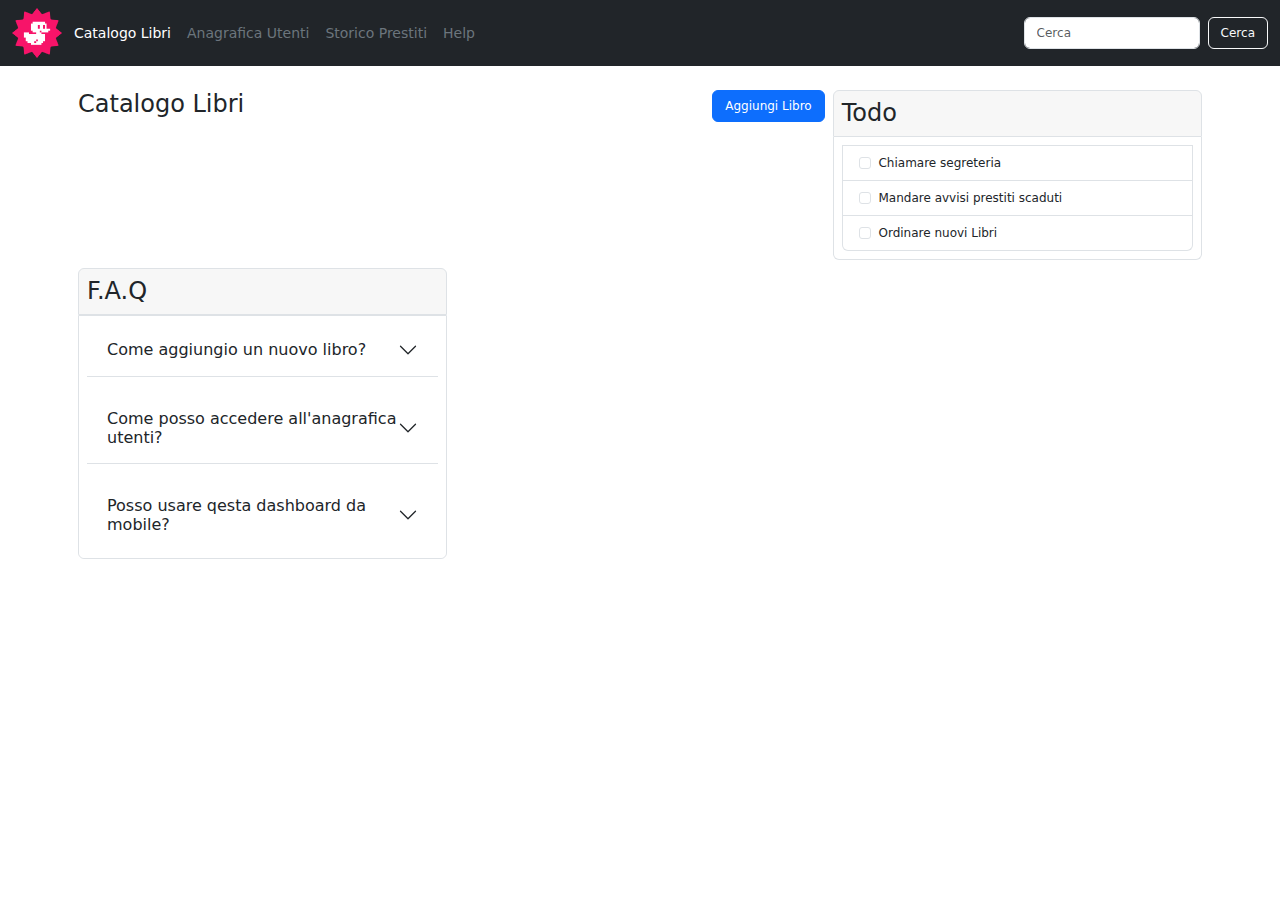
==== index.html @ d3ba9ef0 "added faq section" ====
<!DOCTYPE html>
<html lang="it">
<head>
    <!-- Meta data  -->
    <meta charset="UTF-8">
    <meta name="viewport" content="width=device-width, initial-scale=1.0">
    <meta name="author" content="Orsol Filaj">
    <meta name="description" content="dashboard using bootstrap">
    <!-- Title  -->
    <title>Dashboard</title>

    <!-- Link Bootstrap Css -->
    <link rel="stylesheet" href="https://cdn.jsdelivr.net/npm/bootstrap@5.3.3/dist/css/bootstrap.min.css">
    <!-- Link Bootstrap icons  -->
    <link rel="stylesheet" href="https://cdn.jsdelivr.net/npm/bootstrap-icons/font/bootstrap-icons.css">

    <!-- Link font Awesome  -->
    <link rel="stylesheet" href="https://cdnjs.cloudflare.com/ajax/libs/font-awesome/6.6.0/css/all.min.css" integrity="sha512-Kc323vGBEqzTmouAECnVceyQqyqdsSiqLQISBL29aUW4U/M7pSPA/gEUZQqv1cwx4OnYxTxve5UMg5GT6L4JJg==" crossorigin="anonymous" referrerpolicy="no-referrer">

    <!-- Link css  -->
    <link rel="stylesheet" href="index-style.css">
</head>
<body>
    <!-- Header  -->
    <header>
        <!-- Navbar   -->
        <nav class="navbar navbar-expand-lg bg-dark">
            <div class="container-fluid">
              <!-- Logo  -->
              <a class="me-1" href="#">
                    <img src="./img/duck.png" alt="logo" id="logo">
              </a>
              <!-- Menu icon  -->
              <button class="navbar-toggler border-secondary" type="button" data-bs-toggle="collapse" data-bs-target="#navbarSupportedContent" aria-controls="navbarSupportedContent" aria-expanded="false" aria-label="Toggle navigation">
                <span class="navbar-toggler-icon"></span>
              </button>
              <!-- Menu bar  -->
              <div class="collapse navbar-collapse" id="navbarSupportedContent">
                <ul class="navbar-nav me-auto mb-2 mb-lg-0 header-txt">
                  <li class="nav-item">
                    <a class="nav-link active text-white" aria-current="page" href="http://127.0.0.1:5500/index.html">Catalogo Libri</a>
                  </li>
                  <li class="nav-item">
                    <a class="nav-link text-secondary" href="#">Anagrafica Utenti</a>
                  </li>
                  <li class="nav-item">
                    <a class="nav-link disabled text-secondary" aria-disabled="true">Storico Prestiti</a>
                  </li>
                  <li class="nav-item">
                    <a class="nav-link disabled text-secondary" aria-disabled="true">Help</a>
                  </li>
                </ul>
                <!-- Search form  -->
                <form class="d-flex" role="search">
                  <input class="form-control me-2 my-fs" type="search" placeholder="Cerca" aria-label="Search">
                  <button class="btn btn-outline-light my-fs" type="submit">Cerca</button>
                </form>
              </div>
            </div>
          </nav>
    </header>
    <!-- Main  -->
    <main>
        <!-- Main container  -->
        <div class="row container mx-auto mt-3 g-2">
            <!-- Col Catalogo Libri  -->
            <div class="col col-12 col-lg-8">
                <!-- Col header  -->
                <header class="d-flex justify-content-between">
                    <h4 class="mb-0">Catalogo Libri</h4>
                    <a class="btn btn-primary my-fs" data-bs-toggle="collapse" href="#" >Aggiungi Libro</a>
                </header>
                <!-- Col Body  -->
                
            </div>
            <!-- Col todo section  -->
            <div class="col col-12 col-lg-4">
                <h4 class="my-bg p-2 border border-1 rounded-top-2 mb-0">Todo</h4>  
                <ul class="list-group p-2 my-fs mt-0 border border-1 border-top-0 rounded-top-0">
                    <li class="list-group-item">
                      <input class="form-check-input me-1" type="checkbox" value="" id="firstCheckbox">
                      <label class="form-check-label" for="firstCheckbox">Chiamare segreteria</label>
                    </li>
                    <li class="list-group-item">
                      <input class="form-check-input me-1" type="checkbox" value="" id="secondCheckbox">
                      <label class="form-check-label" for="secondCheckbox">Mandare avvisi prestiti scaduti</label>
                    </li>
                    <li class="list-group-item">
                      <input class="form-check-input me-1" type="checkbox" value="" id="thirdCheckbox">
                      <label class="form-check-label" for="thirdCheckbox">Ordinare nuovi Libri</label>
                    </li>
                  </ul>
            </div>
            <!-- Col F.A.Q section  -->
            <div class="col col-12 col-lg-4">
                <h4 class="my-bg p-2 border border-1 rounded-top-2 mb-0">F.A.Q</h4>
                <div class="accordion border border-1 rounded-bottom-2" id="accordionFlushExample">
                    <div class="accordion-item my-fs border border-0 p-2">
                      <h2 class="accordion-header border-bottom my-hover">
                        <button class="accordion-button border border-0 rounded-0 shadow-none collapsed" type="button" data-bs-toggle="collapse" data-bs-target="#flush-collapseOne">
                          Come aggiungio un nuovo libro?
                        </button>
                      </h2>
                    </div>
                    <div class="accordion-item my-fs border border-0 p-2">
                      <h2 class="accordion-header border-bottom my-hover">
                        <button class="accordion-button border border-0 rounded-0 shadow-none collapsed" type="button" data-bs-toggle="collapse" data-bs-target="#flush-collapseTwo">
                          Come posso accedere all'anagrafica utenti?
                        </button>
                      </h2>
                    </div>
                    <div class="accordion-item my-fs border border-0 p-2">
                      <h2 class="accordion-header my-hover">
                        <button class="accordion-button border border-0 rounded-0 shadow-none collapsed" type="button" data-bs-toggle="collapse" data-bs-target="#flush-collapseThree">
                          Posso usare qesta dashboard da mobile?
                        </button>
                      </h2>
                    </div>
                  </div>
            </div>
        </div>
    </main>

    <!-- Script  -->
    <script src="https://cdn.jsdelivr.net/npm/bootstrap@5.3.3/dist/js/bootstrap.bundle.min.js" integrity="sha384-YvpcrYf0tY3lHB60NNkmXc5s9fDVZLESaAA55NDzOxhy9GkcIdslK1eN7N6jIeHz" crossorigin="anonymous"></script>
</body>
</html>
---- index-style.css ----
/* Generics  */
.header-txt{
    font-size: 14px;
}



/* Utils  */
#logo{
    width: 50px;
}

.my-fs{
    font-size: 12px;
}

.my-bg{
    background-color: #f7f7f7;
}

.my-hover:hover button{
    background-color: rgb(238, 238, 238);
}
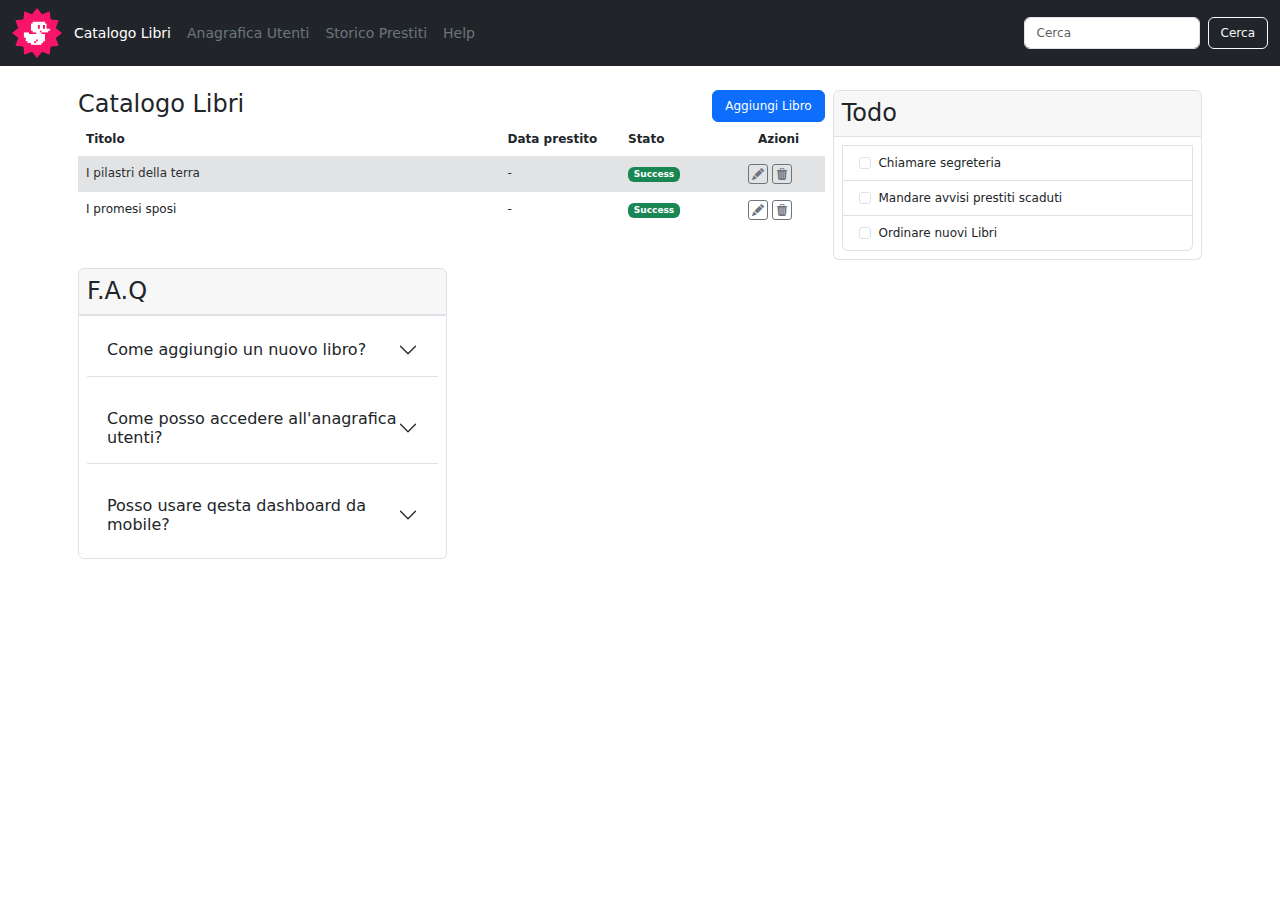
==== commit e496ad84: "added main" ====
--- a/index.html
+++ b/index.html
@@ -68,26 +68,88 @@
                 <!-- Col header  -->
                 <header class="d-flex justify-content-between">
                     <h4 class="mb-0">Catalogo Libri</h4>
-                    <a class="btn btn-primary my-fs" data-bs-toggle="collapse" href="#" >Aggiungi Libro</a>
+                    <a class="btn btn-primary my-fs" href="http://127.0.0.1:5500/new-book-form.html">Aggiungi Libro</a>
                 </header>
                 <!-- Col Body  -->
-                
+                <ul class="list-group my-fs my-border rounded-0">
+                  <li class="d-flex list-group-item fw-bold">
+                    <!-- Titole  -->
+                    <div class="col-7">
+                      <span>Titolo</span>
+                    </div>
+                    <!-- Data prestito  -->
+                    <div class="col-2 d-none d-md-block">
+                      <span>Data prestito</span>
+                    </div>
+                    <!-- Stato  -->
+                    <div class="col-2">
+                      <span>Stato</span>
+                    </div>
+                    <!-- Azione  -->
+                    <div class="col-1  text-center">
+                      <span>Azioni</span>
+                    </div>
+                  </li>
+                  
+                  <!-- Palestri della terra  -->
+                  <li class="list-group-item list-group-item-secondary d-flex">
+                    <!-- Titole  -->
+                    <div class="col-7">
+                      <span>I pilastri della terra</span>
+                    </div>
+                    <!-- Data prestito  -->
+                    <div class="col-2 d-none d-md-block">
+                      <span>-</span>
+                    </div>
+                    <!-- Stato  -->
+                    <div class="col-2">
+                      <span class="badge text-bg-success">Success</span>
+                    </div>
+                    <!-- Azione  -->
+                    <div class="col-1  text-center d-flex gap-1">
+                      <button type="button" class="btn btn-outline-secondary my-button"><i class="bi bi-pencil-fill my-fs"></i></button>
+                      <button type="button" class="btn btn-outline-secondary my-button"><i class="bi bi-trash3-fill my-fs"></i></button>
+                    </div>
+                  </li>
+
+                  <!-- I promesi sposi  -->
+                  <li class="list-group-item d-flex">
+                    <!-- Titole  -->
+                    <div class="col-7">
+                      <span>I promesi sposi</span>
+                    </div>
+                    <!-- Data prestito  -->
+                    <div class="col-2 d-none d-md-block">
+                      <span>-</span>
+                    </div>
+                    <!-- Stato  -->
+                    <div class="col-2">
+                      <span class="badge text-bg-success">Success</span>
+                    </div>
+                    <!-- Azione  -->
+                    <div class="col-1  text-center d-flex gap-1">
+                      <button type="button" class="btn btn-outline-secondary my-button"><i class="bi bi-pencil-fill my-fs"></i></button>
+                      <button type="button" class="btn btn-outline-secondary my-button"><i class="bi bi-trash3-fill my-fs"></i></button>
+                    </div>
+                  </li>
+
+                </ul>
             </div>
             <!-- Col todo section  -->
             <div class="col col-12 col-lg-4">
                 <h4 class="my-bg p-2 border border-1 rounded-top-2 mb-0">Todo</h4>  
                 <ul class="list-group p-2 my-fs mt-0 border border-1 border-top-0 rounded-top-0">
                     <li class="list-group-item">
-                      <input class="form-check-input me-1" type="checkbox" value="" id="firstCheckbox">
-                      <label class="form-check-label" for="firstCheckbox">Chiamare segreteria</label>
+                      <input class="form-check-input me-1" type="checkbox" value="" id="chiama-sgr">
+                      <label class="form-check-label" for="chiama-sgr">Chiamare segreteria</label>
                     </li>
                     <li class="list-group-item">
-                      <input class="form-check-input me-1" type="checkbox" value="" id="secondCheckbox">
-                      <label class="form-check-label" for="secondCheckbox">Mandare avvisi prestiti scaduti</label>
+                      <input class="form-check-input me-1" type="checkbox" value="" id="prestiti-scaduti">
+                      <label class="form-check-label" for="prestiti-scaduti">Mandare avvisi prestiti scaduti</label>
                     </li>
                     <li class="list-group-item">
-                      <input class="form-check-input me-1" type="checkbox" value="" id="thirdCheckbox">
-                      <label class="form-check-label" for="thirdCheckbox">Ordinare nuovi Libri</label>
+                      <input class="form-check-input me-1" type="checkbox" value="" id="ordinare-libri">
+                      <label class="form-check-label" for="ordinare-libri">Ordinare nuovi Libri</label>
                     </li>
                   </ul>
             </div>
@@ -116,8 +178,8 @@
                         </button>
                       </h2>
                     </div>
-                  </div>
-            </div>
+                </div>
+             </div>
         </div>
     </main>
 
--- a/index-style.css
+++ b/index-style.css
@@ -2,9 +2,6 @@
 .header-txt{
     font-size: 14px;
 }
-
-
-
 /* Utils  */
 #logo{
     width: 50px;
@@ -21,3 +18,25 @@
 .my-hover:hover button{
     background-color: rgb(238, 238, 238);
 }
+
+.my-txt-area{
+    height: 100px;
+    resize: none;
+}
+
+/* Main section  */
+.my-border>li{
+    border: none;
+    padding-left: 0.5rem;
+}
+
+.my-button{
+    padding: 0;
+    width: 20px;
+    height: 20px;
+    border-radius: 3px;
+    display: flex;
+    justify-content: center;
+    align-items: center;
+}
+
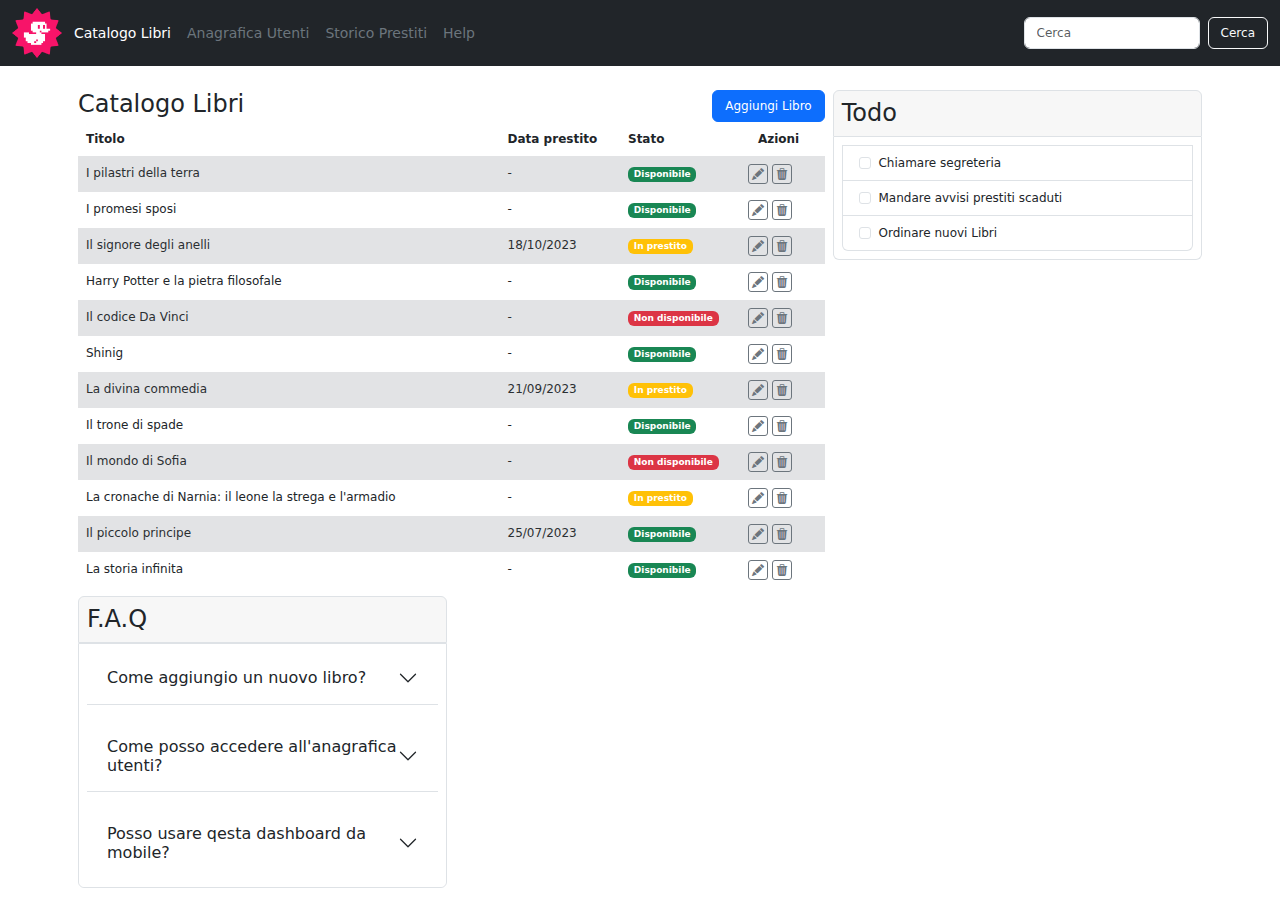
==== commit 71acc2a7: "added main" ====
--- a/index.html
+++ b/index.html
@@ -90,7 +90,7 @@
                       <span>Azioni</span>
                     </div>
                   </li>
-                  
+
                   <!-- Palestri della terra  -->
                   <li class="list-group-item list-group-item-secondary d-flex">
                     <!-- Titole  -->
@@ -103,7 +103,7 @@
                     </div>
                     <!-- Stato  -->
                     <div class="col-2">
-                      <span class="badge text-bg-success">Success</span>
+                      <span class="badge text-bg-success">Disponibile</span>
                     </div>
                     <!-- Azione  -->
                     <div class="col-1  text-center d-flex gap-1">
@@ -124,7 +124,217 @@
                     </div>
                     <!-- Stato  -->
                     <div class="col-2">
-                      <span class="badge text-bg-success">Success</span>
+                      <span class="badge text-bg-success">Disponibile</span>
+                    </div>
+                    <!-- Azione  -->
+                    <div class="col-1  text-center d-flex gap-1">
+                      <button type="button" class="btn btn-outline-secondary my-button"><i class="bi bi-pencil-fill my-fs"></i></button>
+                      <button type="button" class="btn btn-outline-secondary my-button"><i class="bi bi-trash3-fill my-fs"></i></button>
+                    </div>
+                  </li>
+
+                  <!--Il signore degli anelli  -->
+                  <li class="list-group-item list-group-item-secondary d-flex">
+                    <!-- Titole  -->
+                    <div class="col-7">
+                      <span>Il signore degli anelli</span>
+                    </div>
+                    <!-- Data prestito  -->
+                    <div class="col-2 d-none d-md-block">
+                      <span>18/10/2023</span>
+                    </div>
+                    <!-- Stato  -->
+                    <div class="col-2">
+                      <span class="badge text-bg-warning text-white">In prestito</span>
+                    </div>
+                    <!-- Azione  -->
+                    <div class="col-1  text-center d-flex gap-1">
+                      <button type="button" class="btn btn-outline-secondary my-button"><i class="bi bi-pencil-fill my-fs"></i></button>
+                      <button type="button" class="btn btn-outline-secondary my-button"><i class="bi bi-trash3-fill my-fs"></i></button>
+                    </div>
+                  </li>
+
+                  <!-- Harry Potter  -->
+                  <li class="list-group-item d-flex">
+                    <!-- Titole  -->
+                    <div class="col-7">
+                      <span>Harry Potter e la pietra filosofale</span>
+                    </div>
+                    <!-- Data prestito  -->
+                    <div class="col-2 d-none d-md-block">
+                      <span>-</span>
+                    </div>
+                    <!-- Stato  -->
+                    <div class="col-2">
+                      <span class="badge text-bg-success">Disponibile</span>
+                    </div>
+                    <!-- Azione  -->
+                    <div class="col-1  text-center d-flex gap-1">
+                      <button type="button" class="btn btn-outline-secondary my-button"><i class="bi bi-pencil-fill my-fs"></i></button>
+                      <button type="button" class="btn btn-outline-secondary my-button"><i class="bi bi-trash3-fill my-fs"></i></button>
+                    </div>
+                  </li>
+
+                  <!-- Il codice Da Vinci  -->
+                  <li class="list-group-item list-group-item-secondary d-flex">
+                    <!-- Titole  -->
+                    <div class="col-7">
+                      <span>Il codice Da Vinci</span>
+                    </div>
+                    <!-- Data prestito  -->
+                    <div class="col-2 d-none d-md-block">
+                      <span>-</span>
+                    </div>
+                    <!-- Stato  -->
+                    <div class="col-2">
+                      <span class="badge text-bg-danger">Non disponibile</span>
+                    </div>
+                    <!-- Azione  -->
+                    <div class="col-1  text-center d-flex gap-1">
+                      <button type="button" class="btn btn-outline-secondary my-button"><i class="bi bi-pencil-fill my-fs"></i></button>
+                      <button type="button" class="btn btn-outline-secondary my-button"><i class="bi bi-trash3-fill my-fs"></i></button>
+                    </div>
+                  </li>
+
+                  <!-- Shinig  -->
+                  <li class="list-group-item d-flex">
+                    <!-- Titole  -->
+                    <div class="col-7">
+                      <span>Shinig</span>
+                    </div>
+                    <!-- Data prestito  -->
+                    <div class="col-2 d-none d-md-block">
+                      <span>-</span>
+                    </div>
+                    <!-- Stato  -->
+                    <div class="col-2">
+                      <span class="badge text-bg-success">Disponibile</span>
+                    </div>
+                    <!-- Azione  -->
+                    <div class="col-1  text-center d-flex gap-1">
+                      <button type="button" class="btn btn-outline-secondary my-button"><i class="bi bi-pencil-fill my-fs"></i></button>
+                      <button type="button" class="btn btn-outline-secondary my-button"><i class="bi bi-trash3-fill my-fs"></i></button>
+                    </div>
+                  </li>
+
+                  <!--La divina commedia  -->
+                  <li class="list-group-item list-group-item-secondary d-flex">
+                    <!-- Titole  -->
+                    <div class="col-7">
+                      <span>La divina commedia</span>
+                    </div>
+                    <!-- Data prestito  -->
+                    <div class="col-2 d-none d-md-block">
+                      <span>21/09/2023</span>
+                    </div>
+                    <!-- Stato  -->
+                    <div class="col-2">
+                      <span class="badge text-bg-warning text-white">In prestito</span>
+                    </div>
+                    <!-- Azione  -->
+                    <div class="col-1  text-center d-flex gap-1">
+                      <button type="button" class="btn btn-outline-secondary my-button"><i class="bi bi-pencil-fill my-fs"></i></button>
+                      <button type="button" class="btn btn-outline-secondary my-button"><i class="bi bi-trash3-fill my-fs"></i></button>
+                    </div>
+                  </li>
+
+                  <!-- Il trone di spade  -->
+                  <li class="list-group-item d-flex">
+                    <!-- Titole  -->
+                    <div class="col-7">
+                      <span>Il trone di spade</span>
+                    </div>
+                    <!-- Data prestito  -->
+                    <div class="col-2 d-none d-md-block">
+                      <span>-</span>
+                    </div>
+                    <!-- Stato  -->
+                    <div class="col-2">
+                      <span class="badge text-bg-success">Disponibile</span>
+                    </div>
+                    <!-- Azione  -->
+                    <div class="col-1  text-center d-flex gap-1">
+                      <button type="button" class="btn btn-outline-secondary my-button"><i class="bi bi-pencil-fill my-fs"></i></button>
+                      <button type="button" class="btn btn-outline-secondary my-button"><i class="bi bi-trash3-fill my-fs"></i></button>
+                    </div>
+                  </li>
+
+                  <!-- Il mondo di Sofia  -->
+                  <li class="list-group-item list-group-item-secondary d-flex">
+                    <!-- Titole  -->
+                    <div class="col-7">
+                      <span>Il mondo di Sofia</span>
+                    </div>
+                    <!-- Data prestito  -->
+                    <div class="col-2 d-none d-md-block">
+                      <span>-</span>
+                    </div>
+                    <!-- Stato  -->
+                    <div class="col-2">
+                      <span class="badge text-bg-danger">Non disponibile</span>
+                    </div>
+                    <!-- Azione  -->
+                    <div class="col-1  text-center d-flex gap-1">
+                      <button type="button" class="btn btn-outline-secondary my-button"><i class="bi bi-pencil-fill my-fs"></i></button>
+                      <button type="button" class="btn btn-outline-secondary my-button"><i class="bi bi-trash3-fill my-fs"></i></button>
+                    </div>
+                  </li>
+
+                  <!-- La cronache di Narnia: il leone la strega e l'armadio  -->
+                  <li class="list-group-item d-flex">
+                    <!-- Titole  -->
+                    <div class="col-7">
+                      <span>La cronache di Narnia: il leone la strega e l'armadio</span>
+                    </div>
+                    <!-- Data prestito  -->
+                    <div class="col-2 d-none d-md-block">
+                      <span>-</span>
+                    </div>
+                    <!-- Stato  -->
+                    <div class="col-2">
+                      <span class="badge text-bg-warning text-white">In prestito</span>
+                    </div>
+                    <!-- Azione  -->
+                    <div class="col-1  text-center d-flex gap-1">
+                      <button type="button" class="btn btn-outline-secondary my-button"><i class="bi bi-pencil-fill my-fs"></i></button>
+                      <button type="button" class="btn btn-outline-secondary my-button"><i class="bi bi-trash3-fill my-fs"></i></button>
+                    </div>
+                  </li>
+
+                  <!--Il piccolo principe  -->
+                  <li class="list-group-item list-group-item-secondary d-flex">
+                    <!-- Titole  -->
+                    <div class="col-7">
+                      <span>Il piccolo principe</span>
+                    </div>
+                    <!-- Data prestito  -->
+                    <div class="col-2 d-none d-md-block">
+                      <span>25/07/2023</span>
+                    </div>
+                    <!-- Stato  -->
+                    <div class="col-2">
+                      <span class="badge text-bg-success">Disponibile</span>
+                    </div>
+                    <!-- Azione  -->
+                    <div class="col-1  text-center d-flex gap-1">
+                      <button type="button" class="btn btn-outline-secondary my-button"><i class="bi bi-pencil-fill my-fs"></i></button>
+                      <button type="button" class="btn btn-outline-secondary my-button"><i class="bi bi-trash3-fill my-fs"></i></button>
+                    </div>
+                  </li>
+
+                  <!-- La storia infinita  -->
+                  <li class="list-group-item d-flex">
+                    <!-- Titole  -->
+                    <div class="col-7">
+                      <span>La storia infinita</span>
+                    </div>
+                    <!-- Data prestito  -->
+                    <div class="col-2 d-none d-md-block">
+                      <span>-</span>
+                    </div>
+                    <!-- Stato  -->
+                    <div class="col-2">
+                      <span class="badge text-bg-success">Disponibile</span>
                     </div>
                     <!-- Azione  -->
                     <div class="col-1  text-center d-flex gap-1">
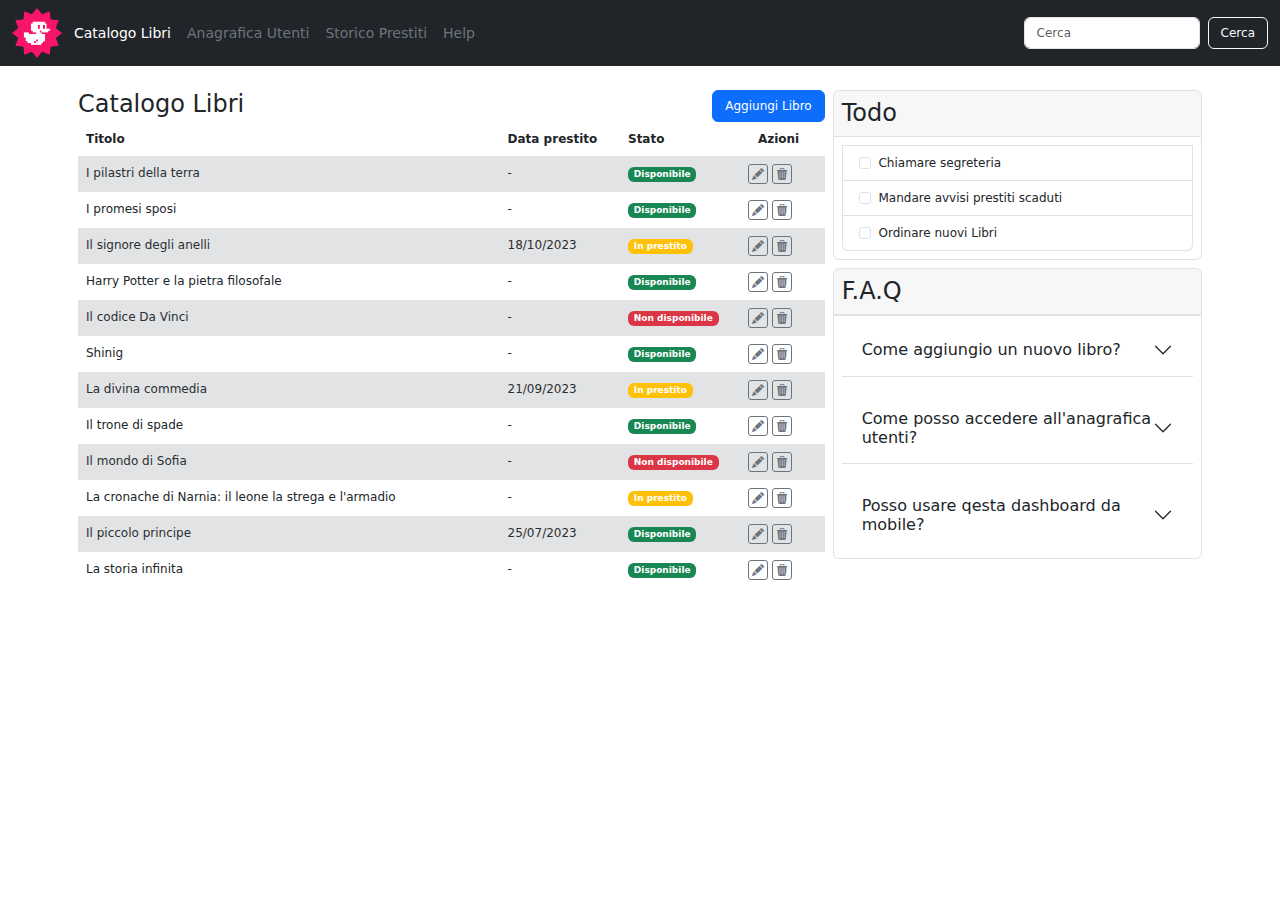
==== commit c3bea76b: "added modification" ====
--- a/index.html
+++ b/index.html
@@ -345,51 +345,53 @@
 
                 </ul>
             </div>
-            <!-- Col todo section  -->
-            <div class="col col-12 col-lg-4">
-                <h4 class="my-bg p-2 border border-1 rounded-top-2 mb-0">Todo</h4>  
-                <ul class="list-group p-2 my-fs mt-0 border border-1 border-top-0 rounded-top-0">
-                    <li class="list-group-item">
-                      <input class="form-check-input me-1" type="checkbox" value="" id="chiama-sgr">
-                      <label class="form-check-label" for="chiama-sgr">Chiamare segreteria</label>
-                    </li>
-                    <li class="list-group-item">
-                      <input class="form-check-input me-1" type="checkbox" value="" id="prestiti-scaduti">
-                      <label class="form-check-label" for="prestiti-scaduti">Mandare avvisi prestiti scaduti</label>
-                    </li>
-                    <li class="list-group-item">
-                      <input class="form-check-input me-1" type="checkbox" value="" id="ordinare-libri">
-                      <label class="form-check-label" for="ordinare-libri">Ordinare nuovi Libri</label>
-                    </li>
-                  </ul>
+            <div class="col-12 col-lg-4">
+              <!-- Col todo section  -->
+              <div class="mb-2">
+                  <h4 class="my-bg p-2 border border-1 rounded-top-2 mb-0">Todo</h4>  
+                  <ul class="list-group p-2 my-fs mt-0 border border-1 border-top-0 rounded-top-0">
+                      <li class="list-group-item">
+                        <input class="form-check-input me-1" type="checkbox" value="" id="chiama-sgr">
+                        <label class="form-check-label" for="chiama-sgr">Chiamare segreteria</label>
+                      </li>
+                      <li class="list-group-item">
+                        <input class="form-check-input me-1" type="checkbox" value="" id="prestiti-scaduti">
+                        <label class="form-check-label" for="prestiti-scaduti">Mandare avvisi prestiti scaduti</label>
+                      </li>
+                      <li class="list-group-item">
+                        <input class="form-check-input me-1" type="checkbox" value="" id="ordinare-libri">
+                        <label class="form-check-label" for="ordinare-libri">Ordinare nuovi Libri</label>
+                      </li>
+                    </ul>
+              </div>
+              <!-- Col F.A.Q section  -->
+              <div>
+                  <h4 class="my-bg p-2 border border-1 rounded-top-2 mb-0">F.A.Q</h4>
+                  <div class="accordion border border-1 rounded-bottom-2" id="accordionFlushExample">
+                      <div class="accordion-item my-fs border border-0 p-2">
+                        <h2 class="accordion-header border-bottom my-hover">
+                          <button class="accordion-button border border-0 rounded-0 shadow-none collapsed" type="button" data-bs-toggle="collapse" data-bs-target="#flush-collapseOne">
+                            Come aggiungio un nuovo libro?
+                          </button>
+                        </h2>
+                      </div>
+                      <div class="accordion-item my-fs border border-0 p-2">
+                        <h2 class="accordion-header border-bottom my-hover">
+                          <button class="accordion-button border border-0 rounded-0 shadow-none collapsed" type="button" data-bs-toggle="collapse" data-bs-target="#flush-collapseTwo">
+                            Come posso accedere all'anagrafica utenti?
+                          </button>
+                        </h2>
+                      </div>
+                      <div class="accordion-item my-fs border border-0 p-2">
+                        <h2 class="accordion-header my-hover">
+                          <button class="accordion-button border border-0 rounded-0 shadow-none collapsed" type="button" data-bs-toggle="collapse" data-bs-target="#flush-collapseThree">
+                            Posso usare qesta dashboard da mobile?
+                          </button>
+                        </h2>
+                      </div>
+                  </div>
+               </div>
             </div>
-            <!-- Col F.A.Q section  -->
-            <div class="col col-12 col-lg-4">
-                <h4 class="my-bg p-2 border border-1 rounded-top-2 mb-0">F.A.Q</h4>
-                <div class="accordion border border-1 rounded-bottom-2" id="accordionFlushExample">
-                    <div class="accordion-item my-fs border border-0 p-2">
-                      <h2 class="accordion-header border-bottom my-hover">
-                        <button class="accordion-button border border-0 rounded-0 shadow-none collapsed" type="button" data-bs-toggle="collapse" data-bs-target="#flush-collapseOne">
-                          Come aggiungio un nuovo libro?
-                        </button>
-                      </h2>
-                    </div>
-                    <div class="accordion-item my-fs border border-0 p-2">
-                      <h2 class="accordion-header border-bottom my-hover">
-                        <button class="accordion-button border border-0 rounded-0 shadow-none collapsed" type="button" data-bs-toggle="collapse" data-bs-target="#flush-collapseTwo">
-                          Come posso accedere all'anagrafica utenti?
-                        </button>
-                      </h2>
-                    </div>
-                    <div class="accordion-item my-fs border border-0 p-2">
-                      <h2 class="accordion-header my-hover">
-                        <button class="accordion-button border border-0 rounded-0 shadow-none collapsed" type="button" data-bs-toggle="collapse" data-bs-target="#flush-collapseThree">
-                          Posso usare qesta dashboard da mobile?
-                        </button>
-                      </h2>
-                    </div>
-                </div>
-             </div>
         </div>
     </main>
 
